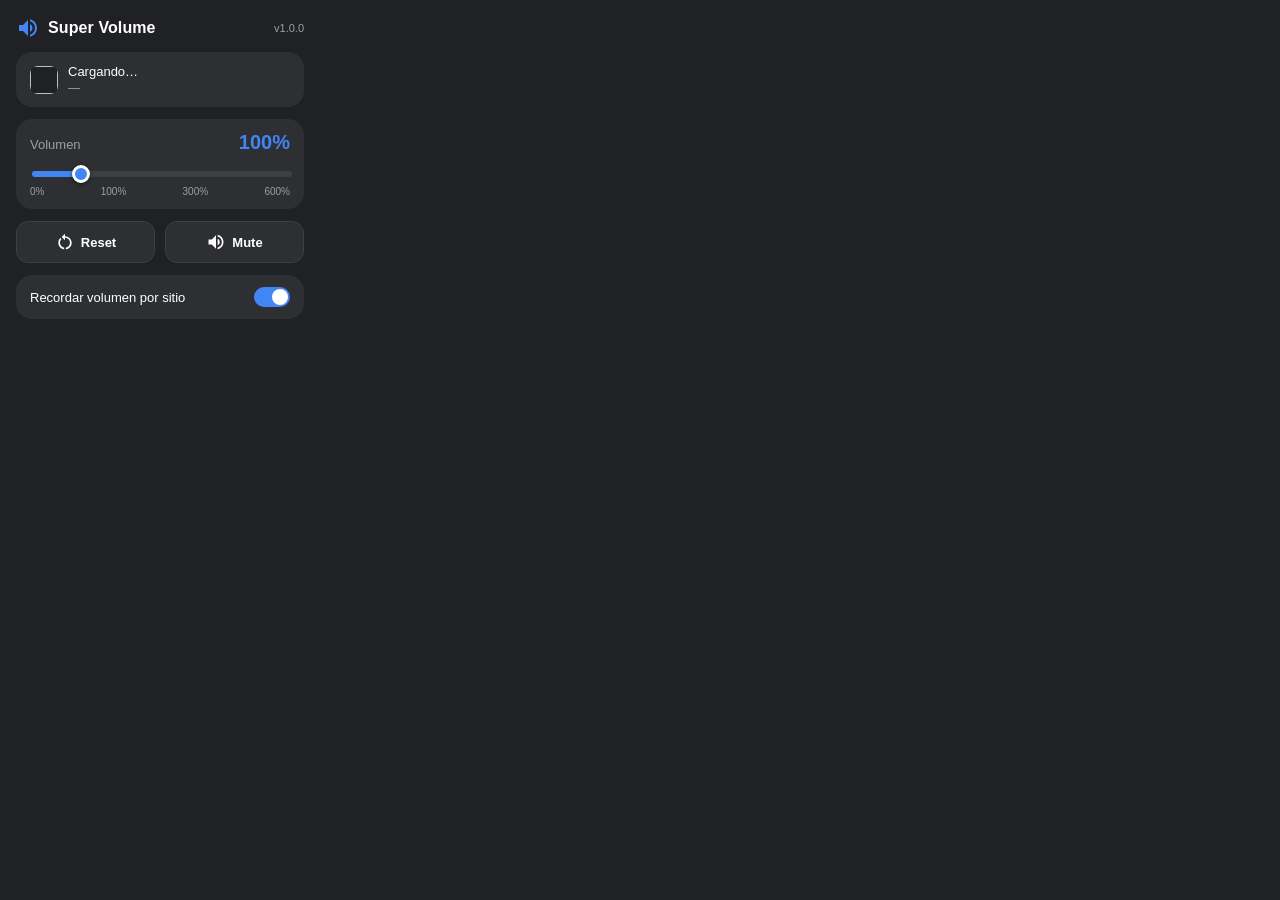
==== popup.html @ 8d33f6cb "update" ====
<!DOCTYPE html>
<html lang="es">
<head>
  <meta charset="UTF-8" />
  <title>Super Volume</title>
  <!-- No se cargan fuentes ni recursos externos: cumple CSP de Manifest V3
       y evita dependencias de red (los iconos van embebidos como SVG). -->
  <link rel="stylesheet" href="popup.css" />
</head>
<body>
  <div class="app">

    <!-- ── Encabezado ─────────────────────────────────────────────── -->
    <header class="app__header">
      <div class="app__brand">
        <span class="icon icon--brand" aria-hidden="true">
          <svg viewBox="0 0 24 24" focusable="false">
            <path d="M3 9v6h4l5 5V4L7 9H3zm13.5 3c0-1.77-.99-3.29-2.5-4.03v8.05c1.51-.73 2.5-2.25 2.5-4.02zM14 3.23v2.06c2.89.86 5 3.54 5 6.71s-2.11 5.85-5 6.71v2.06c4.01-.91 7-4.49 7-8.77s-2.99-7.86-7-8.77z"/>
          </svg>
        </span>
        <h1 class="app__title">Super Volume</h1>
      </div>
      <span class="app__version">v1.0.0</span>
    </header>

    <!-- ── Tarjeta del sitio actual ───────────────────────────────── -->
    <section class="card site-card" id="siteCard">
      <img id="siteFavicon" class="site-card__favicon" alt="" width="28" height="28" />
      <div class="site-card__info">
        <p id="siteTitle" class="site-card__title">Cargando…</p>
        <p id="siteDomain" class="site-card__domain">—</p>
      </div>
      <span id="noMediaBadge" class="badge badge--warning hidden">Sin audio</span>
    </section>

    <!-- ── Tarjeta de volumen ─────────────────────────────────────── -->
    <section class="card volume-card">
      <div class="volume-card__row">
        <label for="volumeSlider" class="volume-card__label">Volumen</label>
        <span id="volumeValue" class="volume-card__value">100%</span>
      </div>

      <input
        type="range"
        id="volumeSlider"
        class="slider"
        min="0"
        max="600"
        step="5"
        value="100"
        aria-label="Nivel de volumen"
      />

      <div class="volume-card__scale" aria-hidden="true">
        <span>0%</span>
        <span>100%</span>
        <span>300%</span>
        <span>600%</span>
      </div>
    </section>

    <!-- ── Botones de acción ──────────────────────────────────────── -->
    <section class="actions">
      <button id="resetBtn" class="btn btn--secondary" type="button">
        <svg viewBox="0 0 24 24" class="icon" focusable="false" aria-hidden="true">
          <path d="M12 5V2L8 6l4 4V7c3.31 0 6 2.69 6 6 0 2.97-2.16 5.44-5 5.92v2.02c3.95-.49 7-3.85 7-7.94 0-4.42-3.58-8-8-8zm-6 8c0-1.65.67-3.15 1.76-4.24L6.34 7.34C4.9 8.79 4 10.79 4 13c0 4.08 3.05 7.44 7 7.93v-2.02c-2.84-.48-5-2.94-5-5.91z"/>
        </svg>
        Reset
      </button>
      <button id="muteBtn" class="btn btn--secondary" type="button" aria-pressed="false">
        <svg viewBox="0 0 24 24" class="icon icon--unmuted" focusable="false" aria-hidden="true">
          <path d="M3 9v6h4l5 5V4L7 9H3zm13.5 3c0-1.77-.99-3.29-2.5-4.03v8.05c1.51-.73 2.5-2.25 2.5-4.02zM14 3.23v2.06c2.89.86 5 3.54 5 6.71s-2.11 5.85-5 6.71v2.06c4.01-.91 7-4.49 7-8.77s-2.99-7.86-7-8.77z"/>
        </svg>
        <svg viewBox="0 0 24 24" class="icon icon--muted hidden" focusable="false" aria-hidden="true">
          <path d="M16.5 12c0-1.77-1.02-3.29-2.5-4.03v2.21l2.45 2.45c.03-.2.05-.41.05-.63zm2.5 0c0 .94-.2 1.82-.54 2.64l1.51 1.51C20.63 14.91 21 13.5 21 12c0-4.28-2.99-7.86-7-8.77v2.06c2.89.86 5 3.54 5 6.71zM4.27 3L3 4.27 7.73 9H3v6h4l5 5v-6.73l4.25 4.25c-.67.52-1.42.93-2.25 1.18v2.06c1.38-.31 2.63-.95 3.69-1.81L19.73 21 21 19.73l-9-9L4.27 3zM12 4L9.91 6.09 12 8.18V4z"/>
        </svg>
        <span id="muteLabel">Mute</span>
      </button>
    </section>

    <!-- ── Ajustes ────────────────────────────────────────────────── -->
    <section class="card settings-card">
      <label class="switch-row" for="rememberToggle">
        <span>Recordar volumen por sitio</span>
        <span class="switch">
          <input type="checkbox" id="rememberToggle" checked />
          <span class="switch__track"><span class="switch__thumb"></span></span>
        </span>
      </label>
    </section>

    <footer class="app__footer">
      <span id="statusMessage" class="app__status"></span>
    </footer>
  </div>

  <script src="popup.js"></script>
</body>
</html>
---- popup.css ----
/**
 * popup.css — Super Volume
 * ─────────────────────────────────────────────────────────────────────────
 * Tema oscuro inspirado en las apps de Google (Chrome, YouTube, Google
 * Home): fondo #202124, tarjetas #2d2f33, acento azul #4285F4, bordes
 * redondeados y transiciones suaves en todos los elementos interactivos.
 */

:root {
  --bg: #202124;
  --card: #2d2f33;
  --card-hover: #34363b;
  --accent: #4285f4;
  --accent-hover: #5b95f5;
  --accent-active: #3367d6;
  --text-primary: #ffffff;
  --text-secondary: #9aa0a6;
  --border: #3c4043;
  --danger: #f28b82;
  --radius-lg: 16px;
  --radius-md: 12px;
  --radius-sm: 8px;
  --transition-fast: 150ms ease;
  --transition-medium: 250ms cubic-bezier(0.4, 0, 0.2, 1);
}

* {
  box-sizing: border-box;
}

body {
  margin: 0;
  width: 320px;
  background: var(--bg);
  color: var(--text-primary);
  font-family: 'Segoe UI', Roboto, -apple-system, BlinkMacSystemFont, Arial, sans-serif;
  font-size: 14px;
  -webkit-font-smoothing: antialiased;
  animation: popup-in var(--transition-medium);
}

@keyframes popup-in {
  from {
    opacity: 0;
    transform: translateY(4px);
  }
  to {
    opacity: 1;
    transform: translateY(0);
  }
}

.app {
  display: flex;
  flex-direction: column;
  gap: 12px;
  padding: 16px;
}

/* ── Encabezado ──────────────────────────────────────────────────────── */

.app__header {
  display: flex;
  align-items: center;
  justify-content: space-between;
}

.app__brand {
  display: flex;
  align-items: center;
  gap: 8px;
}

.app__title {
  margin: 0;
  font-size: 16px;
  font-weight: 600;
  letter-spacing: 0.1px;
}

.app__version {
  font-size: 11px;
  color: var(--text-secondary);
}

.icon {
  width: 20px;
  height: 20px;
  fill: currentColor;
  flex-shrink: 0;
}

.icon--brand {
  width: 24px;
  height: 24px;
  color: var(--accent);
  display: inline-flex;
}
.icon--brand svg {
  width: 100%;
  height: 100%;
}

/* ── Tarjetas genéricas ──────────────────────────────────────────────── */

.card {
  background: var(--card);
  border-radius: var(--radius-lg);
  padding: 12px 14px;
  transition: background var(--transition-fast);
}

/* ── Tarjeta del sitio actual ────────────────────────────────────────── */

.site-card {
  display: flex;
  align-items: center;
  gap: 10px;
}

.site-card__favicon {
  width: 28px;
  height: 28px;
  border-radius: var(--radius-sm);
  background: var(--bg);
  object-fit: cover;
  flex-shrink: 0;
}

.site-card__info {
  min-width: 0;
  flex: 1;
}

.site-card__title {
  margin: 0;
  font-size: 13px;
  font-weight: 500;
  white-space: nowrap;
  overflow: hidden;
  text-overflow: ellipsis;
}

.site-card__domain {
  margin: 2px 0 0;
  font-size: 12px;
  color: var(--text-secondary);
  white-space: nowrap;
  overflow: hidden;
  text-overflow: ellipsis;
}

.badge {
  font-size: 10px;
  font-weight: 600;
  padding: 3px 8px;
  border-radius: 999px;
  white-space: nowrap;
  flex-shrink: 0;
}

.badge--warning {
  background: rgba(242, 139, 130, 0.15);
  color: var(--danger);
}

/* ── Tarjeta de volumen ──────────────────────────────────────────────── */

.volume-card__row {
  display: flex;
  align-items: baseline;
  justify-content: space-between;
  margin-bottom: 10px;
}

.volume-card__label {
  font-size: 13px;
  color: var(--text-secondary);
}

.volume-card__value {
  font-size: 20px;
  font-weight: 700;
  color: var(--accent);
  font-variant-numeric: tabular-nums;
  transition: color var(--transition-fast);
}

.volume-card__value--boosted {
  color: #fbbc04;
}

.volume-card__value--muted {
  color: var(--danger);
}

.volume-card__scale {
  display: flex;
  justify-content: space-between;
  margin-top: 6px;
  font-size: 10px;
  color: var(--text-secondary);
}

/* ── Slider ──────────────────────────────────────────────────────────── */

.slider {
  -webkit-appearance: none;
  appearance: none;
  width: 100%;
  height: 6px;
  border-radius: 999px;
  outline: none;
  cursor: pointer;
  /* El fondo se recalcula desde popup.js con un gradiente que representa
     el porcentaje actual (relleno azul hasta el thumb, gris después). */
  background: linear-gradient(to right, var(--accent) 0%, var(--accent) 16.66%, var(--border) 16.66%);
  transition: background var(--transition-fast);
}

.slider::-webkit-slider-thumb {
  -webkit-appearance: none;
  appearance: none;
  width: 18px;
  height: 18px;
  border-radius: 50%;
  background: var(--accent);
  border: 3px solid var(--text-primary);
  cursor: pointer;
  box-shadow: 0 1px 4px rgba(0, 0, 0, 0.5);
  transition: transform var(--transition-fast), background var(--transition-fast);
}

.slider:hover::-webkit-slider-thumb {
  transform: scale(1.15);
}

.slider:active::-webkit-slider-thumb {
  transform: scale(1.25);
  background: var(--accent-active);
}

.slider::-moz-range-track {
  height: 6px;
  border-radius: 999px;
  background: var(--border);
}

.slider::-moz-range-progress {
  height: 6px;
  border-radius: 999px;
  background: var(--accent);
}

.slider::-moz-range-thumb {
  width: 18px;
  height: 18px;
  border-radius: 50%;
  background: var(--accent);
  border: 3px solid var(--text-primary);
  cursor: pointer;
  transition: transform var(--transition-fast);
}

.slider:hover::-moz-range-thumb {
  transform: scale(1.15);
}

/* ── Botones de acción ───────────────────────────────────────────────── */

.actions {
  display: flex;
  gap: 10px;
}

.btn {
  flex: 1;
  display: inline-flex;
  align-items: center;
  justify-content: center;
  gap: 6px;
  padding: 10px 12px;
  border: none;
  border-radius: var(--radius-md);
  font-size: 13px;
  font-weight: 600;
  font-family: inherit;
  color: var(--text-primary);
  cursor: pointer;
  transition: background var(--transition-fast), transform var(--transition-fast), box-shadow var(--transition-fast);
}

.btn--secondary {
  background: var(--card);
  border: 1px solid var(--border);
}

.btn--secondary:hover {
  background: var(--card-hover);
  border-color: var(--accent);
}

.btn:active {
  transform: scale(0.96);
}

.btn[aria-pressed="true"] {
  background: rgba(242, 139, 130, 0.15);
  border-color: var(--danger);
  color: var(--danger);
}

.btn[aria-pressed="true"] .icon {
  color: var(--danger);
}

/* ── Ajustes / interruptor ───────────────────────────────────────────── */

.switch-row {
  display: flex;
  align-items: center;
  justify-content: space-between;
  cursor: pointer;
  font-size: 13px;
}

.switch {
  position: relative;
  display: inline-block;
  width: 36px;
  height: 20px;
  flex-shrink: 0;
}

.switch input {
  position: absolute;
  opacity: 0;
  width: 100%;
  height: 100%;
  margin: 0;
  cursor: pointer;
}

.switch__track {
  position: absolute;
  inset: 0;
  background: var(--border);
  border-radius: 999px;
  transition: background var(--transition-medium);
}

.switch__thumb {
  position: absolute;
  top: 2px;
  left: 2px;
  width: 16px;
  height: 16px;
  border-radius: 50%;
  background: var(--text-primary);
  transition: transform var(--transition-medium);
}

.switch input:checked ~ .switch__track {
  background: var(--accent);
}

.switch input:checked ~ .switch__track .switch__thumb {
  transform: translateX(16px);
}

.switch input:focus-visible ~ .switch__track {
  outline: 2px solid var(--accent-hover);
  outline-offset: 2px;
}

/* ── Pie de página ───────────────────────────────────────────────────── */

.app__footer {
  min-height: 14px;
  text-align: center;
}

.app__status {
  font-size: 11px;
  color: var(--text-secondary);
  transition: opacity var(--transition-fast);
}

/* ── Utilidades ──────────────────────────────────────────────────────── */

.hidden {
  display: none !important;
}

.card--disabled {
  opacity: 0.5;
  pointer-events: none;
}
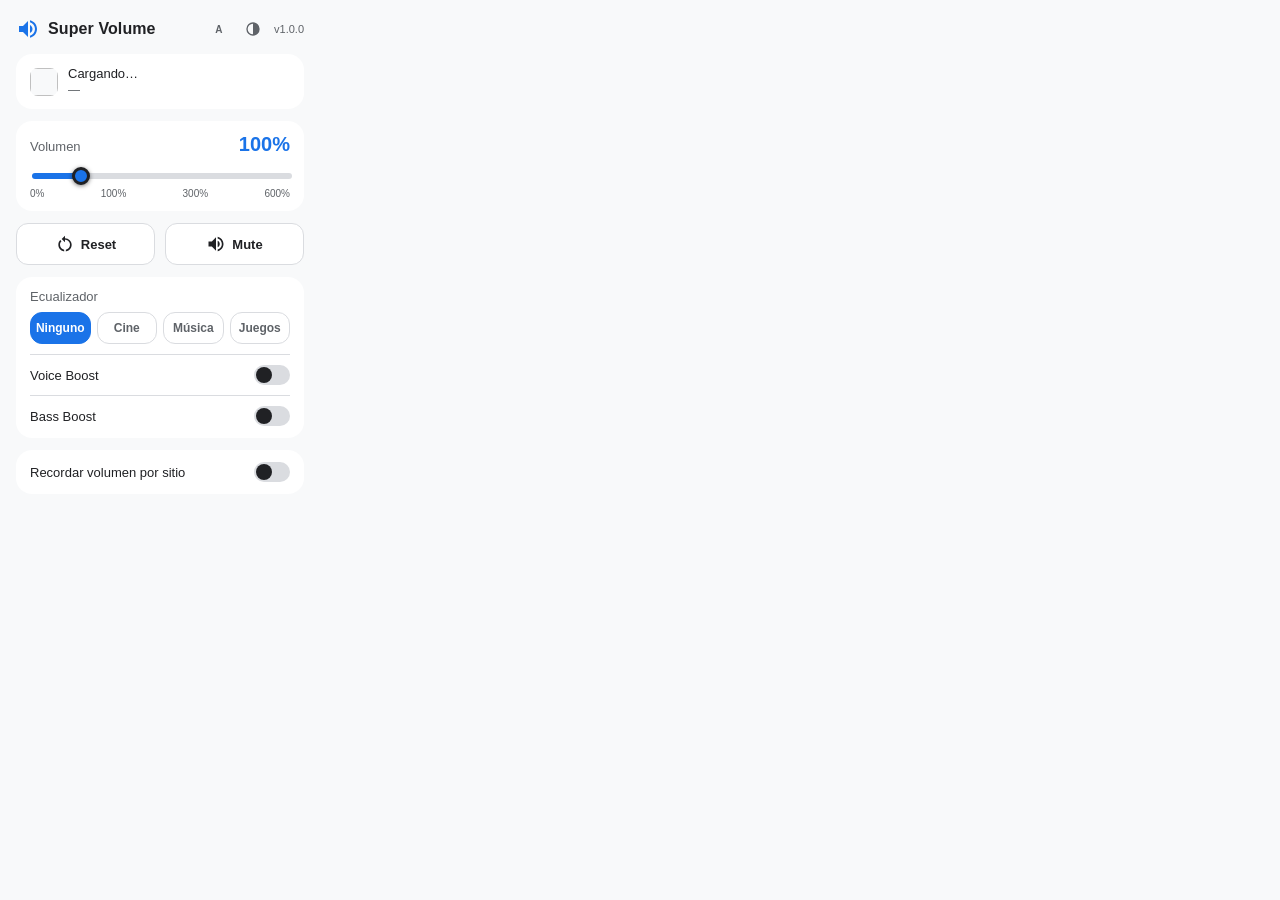
==== commit 093261ce: "pro" ====
--- a/popup.html
+++ b/popup.html
@@ -20,7 +20,23 @@
         </span>
         <h1 class="app__title">Super Volume</h1>
       </div>
-      <span class="app__version">v1.0.0</span>
+      <div class="app__header-actions">
+        <button id="langToggle" class="icon-btn icon-btn--text" type="button">
+          <span class="lang-toggle-label">A</span>
+        </button>
+        <button id="themeToggle" class="icon-btn" type="button">
+          <svg viewBox="0 0 24 24" class="icon icon--theme-auto" focusable="false" aria-hidden="true">
+            <path d="M12 2a10 10 0 100 20 10 10 0 000-20zm0 2v16a8 8 0 010-16z"/>
+          </svg>
+          <svg viewBox="0 0 24 24" class="icon icon--theme-light hidden" focusable="false" aria-hidden="true">
+            <path d="M12 7a5 5 0 100 10 5 5 0 000-10zM2 13h2v-2H2v2zm18 0h2v-2h-2v2zm-9-9h2V2h-2v2zm0 18h2v-2h-2v2zM4.22 5.64l1.42 1.42 1.41-1.41-1.42-1.42-1.41 1.41zm14.14 14.14l1.41-1.41-1.42-1.42-1.41 1.42 1.42 1.41zM4.22 18.36l1.41 1.41 1.42-1.41-1.42-1.42-1.41 1.42zM19.78 5.64l-1.41-1.41-1.42 1.41 1.42 1.42 1.41-1.42z"/>
+          </svg>
+          <svg viewBox="0 0 24 24" class="icon icon--theme-dark hidden" focusable="false" aria-hidden="true">
+            <path d="M12.3 3a9 9 0 109.4 12.9A9 9 0 0112.3 3z"/>
+          </svg>
+        </button>
+        <span class="app__version">v1.0.0</span>
+      </div>
     </header>
 
     <!-- ── Tarjeta del sitio actual ───────────────────────────────── -->
@@ -36,7 +52,7 @@
     <!-- ── Tarjeta de volumen ─────────────────────────────────────── -->
     <section class="card volume-card">
       <div class="volume-card__row">
-        <label for="volumeSlider" class="volume-card__label">Volumen</label>
+        <label for="volumeSlider" class="volume-card__label" data-i18n="volumeLabel">Volumen</label>
         <span id="volumeValue" class="volume-card__value">100%</span>
       </div>
 
@@ -49,6 +65,7 @@
         step="5"
         value="100"
         aria-label="Nivel de volumen"
+        data-i18n-aria-label="volumeSliderAria"
       />
 
       <div class="volume-card__scale" aria-hidden="true">
@@ -65,7 +82,7 @@
         <svg viewBox="0 0 24 24" class="icon" focusable="false" aria-hidden="true">
           <path d="M12 5V2L8 6l4 4V7c3.31 0 6 2.69 6 6 0 2.97-2.16 5.44-5 5.92v2.02c3.95-.49 7-3.85 7-7.94 0-4.42-3.58-8-8-8zm-6 8c0-1.65.67-3.15 1.76-4.24L6.34 7.34C4.9 8.79 4 10.79 4 13c0 4.08 3.05 7.44 7 7.93v-2.02c-2.84-.48-5-2.94-5-5.91z"/>
         </svg>
-        Reset
+        <span data-i18n="btnReset">Reset</span>
       </button>
       <button id="muteBtn" class="btn btn--secondary" type="button" aria-pressed="false">
         <svg viewBox="0 0 24 24" class="icon icon--unmuted" focusable="false" aria-hidden="true">
@@ -74,16 +91,41 @@
         <svg viewBox="0 0 24 24" class="icon icon--muted hidden" focusable="false" aria-hidden="true">
           <path d="M16.5 12c0-1.77-1.02-3.29-2.5-4.03v2.21l2.45 2.45c.03-.2.05-.41.05-.63zm2.5 0c0 .94-.2 1.82-.54 2.64l1.51 1.51C20.63 14.91 21 13.5 21 12c0-4.28-2.99-7.86-7-8.77v2.06c2.89.86 5 3.54 5 6.71zM4.27 3L3 4.27 7.73 9H3v6h4l5 5v-6.73l4.25 4.25c-.67.52-1.42.93-2.25 1.18v2.06c1.38-.31 2.63-.95 3.69-1.81L19.73 21 21 19.73l-9-9L4.27 3zM12 4L9.91 6.09 12 8.18V4z"/>
         </svg>
-        <span id="muteLabel">Mute</span>
+        <span id="muteLabel" data-i18n="btnMute">Mute</span>
       </button>
+    </section>
+
+    <!-- ── Ecualizador ────────────────────────────────────────────── -->
+    <section class="card eq-card">
+      <p class="eq-card__label" data-i18n="eqCardLabel">Ecualizador</p>
+      <div class="eq-presets" role="group" aria-label="Preset de ecualizador" data-i18n-aria-label="eqGroupAria">
+        <button class="eq-preset" type="button" data-preset="none" aria-pressed="true" data-i18n="eqPresetNone">Ninguno</button>
+        <button class="eq-preset" type="button" data-preset="cine" aria-pressed="false" data-i18n="eqPresetCine">Cine</button>
+        <button class="eq-preset" type="button" data-preset="musica" aria-pressed="false" data-i18n="eqPresetMusica">Música</button>
+        <button class="eq-preset" type="button" data-preset="juegos" aria-pressed="false" data-i18n="eqPresetJuegos">Juegos</button>
+      </div>
+      <label class="switch-row eq-card__boost-row" for="voiceBoostToggle">
+        <span data-i18n="voiceBoostLabel">Voice Boost</span>
+        <span class="switch">
+          <input type="checkbox" id="voiceBoostToggle" />
+          <span class="switch__track"><span class="switch__thumb"></span></span>
+        </span>
+      </label>
+      <label class="switch-row" for="bassBoostToggle">
+        <span data-i18n="bassBoostLabel">Bass Boost</span>
+        <span class="switch">
+          <input type="checkbox" id="bassBoostToggle" />
+          <span class="switch__track"><span class="switch__thumb"></span></span>
+        </span>
+      </label>
     </section>
 
     <!-- ── Ajustes ────────────────────────────────────────────────── -->
     <section class="card settings-card">
       <label class="switch-row" for="rememberToggle">
-        <span>Recordar volumen por sitio</span>
+        <span data-i18n="rememberLabel">Recordar volumen por sitio</span>
         <span class="switch">
-          <input type="checkbox" id="rememberToggle" checked />
+          <input type="checkbox" id="rememberToggle" />
           <span class="switch__track"><span class="switch__thumb"></span></span>
         </span>
       </label>
--- a/popup.css
+++ b/popup.css
@@ -1,9 +1,10 @@
 /**
  * popup.css — Super Volume
  * ─────────────────────────────────────────────────────────────────────────
- * Tema oscuro inspirado en las apps de Google (Chrome, YouTube, Google
- * Home): fondo #202124, tarjetas #2d2f33, acento azul #4285F4, bordes
- * redondeados y transiciones suaves en todos los elementos interactivos.
+ * Tema inspirado en las apps de Google (Chrome, YouTube, Google Home), con
+ * soporte para modo claro y oscuro. Por defecto sigue la preferencia del
+ * sistema (prefers-color-scheme); el usuario puede forzarlo con
+ * [data-theme="light"|"dark"] en <html> (ver popup.js).
  */
 
 :root {
@@ -17,11 +18,46 @@
   --text-secondary: #9aa0a6;
   --border: #3c4043;
   --danger: #f28b82;
+  --danger-soft: rgba(242, 139, 130, 0.15);
   --radius-lg: 16px;
   --radius-md: 12px;
   --radius-sm: 8px;
   --transition-fast: 150ms ease;
   --transition-medium: 250ms cubic-bezier(0.4, 0, 0.2, 1);
+}
+
+:root[data-theme='light'] {
+  --bg: #f8f9fa;
+  --card: #ffffff;
+  --card-hover: #f1f3f4;
+  --accent: #1a73e8;
+  --accent-hover: #4285f4;
+  --accent-active: #185abc;
+  --text-primary: #202124;
+  --text-secondary: #5f6368;
+  --border: #dadce0;
+  --danger: #d93025;
+  --danger-soft: rgba(217, 48, 37, 0.1);
+}
+
+@media (prefers-color-scheme: light) {
+  :root:not([data-theme]) {
+    --bg: #f8f9fa;
+    --card: #ffffff;
+    --card-hover: #f1f3f4;
+    --accent: #1a73e8;
+    --accent-hover: #4285f4;
+    --accent-active: #185abc;
+    --text-primary: #202124;
+    --text-secondary: #5f6368;
+    --border: #dadce0;
+    --danger: #d93025;
+    --danger-soft: rgba(217, 48, 37, 0.1);
+  }
+}
+
+body {
+  transition: background var(--transition-medium), color var(--transition-medium);
 }
 
 * {
@@ -78,9 +114,47 @@
   letter-spacing: 0.1px;
 }
 
+.app__header-actions {
+  display: flex;
+  align-items: center;
+  gap: 8px;
+}
+
 .app__version {
   font-size: 11px;
   color: var(--text-secondary);
+}
+
+.icon-btn {
+  display: inline-flex;
+  align-items: center;
+  justify-content: center;
+  width: 26px;
+  height: 26px;
+  padding: 0;
+  border: none;
+  border-radius: 50%;
+  background: transparent;
+  color: var(--text-secondary);
+  cursor: pointer;
+  transition: background var(--transition-fast), color var(--transition-fast);
+}
+
+.icon-btn .icon {
+  width: 16px;
+  height: 16px;
+}
+
+.icon-btn:hover {
+  background: var(--card-hover);
+  color: var(--text-primary);
+}
+
+.icon-btn--text {
+  font-family: inherit;
+  font-size: 10px;
+  font-weight: 700;
+  letter-spacing: 0.2px;
 }
 
 .icon {
@@ -160,7 +234,7 @@
 }
 
 .badge--warning {
-  background: rgba(242, 139, 130, 0.15);
+  background: var(--danger-soft);
   color: var(--danger);
 }
 
@@ -305,7 +379,7 @@
 }
 
 .btn[aria-pressed="true"] {
-  background: rgba(242, 139, 130, 0.15);
+  background: var(--danger-soft);
   border-color: var(--danger);
   color: var(--danger);
 }
@@ -314,6 +388,50 @@
   color: var(--danger);
 }
 
+/* ── Ecualizador ─────────────────────────────────────────────────────── */
+
+.eq-card__label {
+  margin: 0 0 8px;
+  font-size: 13px;
+  color: var(--text-secondary);
+}
+
+.eq-presets {
+  display: flex;
+  gap: 6px;
+}
+
+.eq-preset {
+  flex: 1;
+  padding: 8px 4px;
+  border: 1px solid var(--border);
+  border-radius: var(--radius-md);
+  background: transparent;
+  color: var(--text-secondary);
+  font-size: 12px;
+  font-weight: 600;
+  font-family: inherit;
+  cursor: pointer;
+  transition: background var(--transition-fast), color var(--transition-fast), border-color var(--transition-fast);
+}
+
+.eq-preset:hover {
+  background: var(--card-hover);
+  color: var(--text-primary);
+}
+
+.eq-preset[aria-pressed='true'] {
+  background: var(--accent);
+  border-color: var(--accent);
+  color: #ffffff;
+}
+
+.eq-card__boost-row {
+  margin-top: 10px;
+  padding-top: 10px;
+  border-top: 1px solid var(--border);
+}
+
 /* ── Ajustes / interruptor ───────────────────────────────────────────── */
 
 .switch-row {
@@ -322,6 +440,12 @@
   justify-content: space-between;
   cursor: pointer;
   font-size: 13px;
+}
+
+.switch-row + .switch-row {
+  margin-top: 10px;
+  padding-top: 10px;
+  border-top: 1px solid var(--border);
 }
 
 .switch {
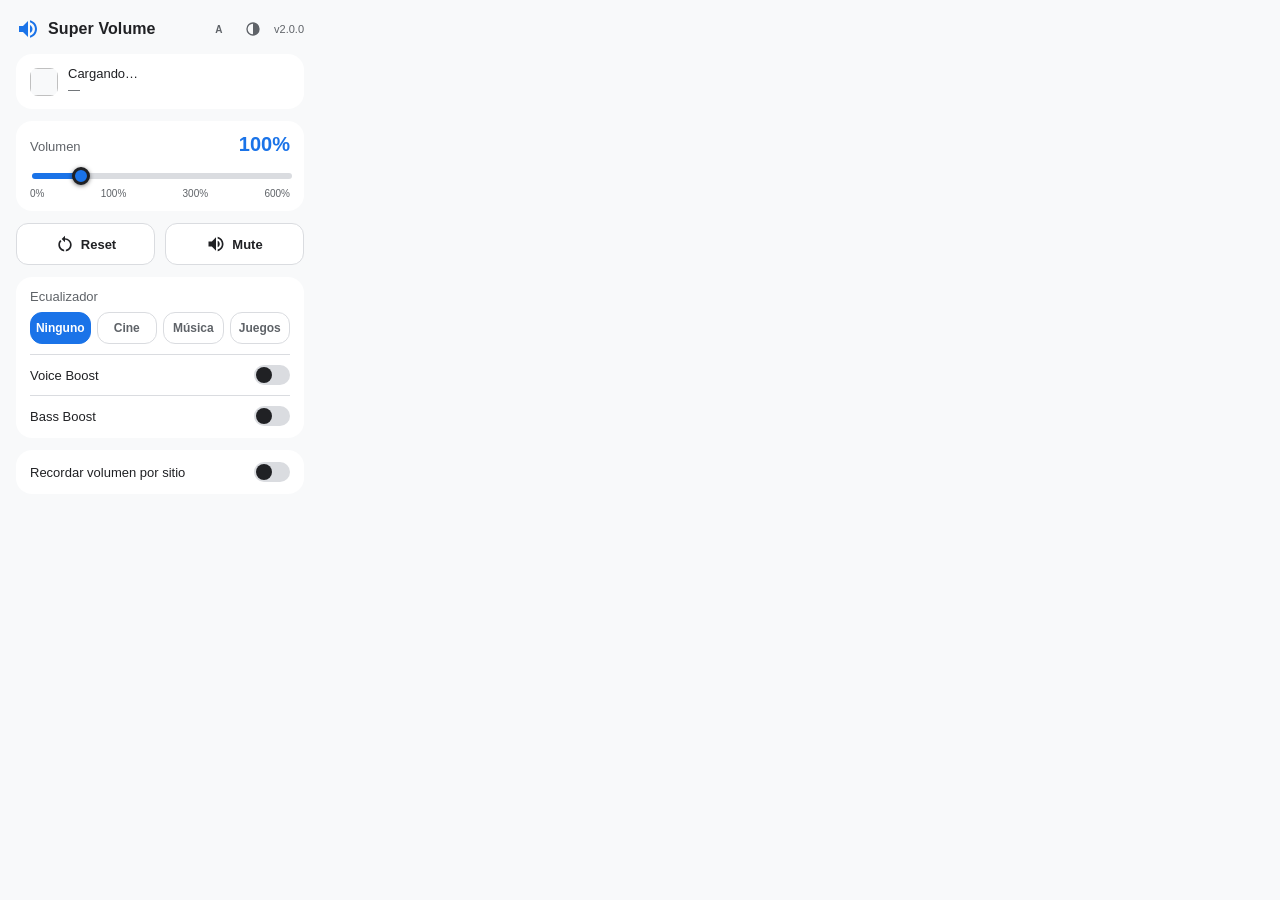
==== commit c7cfe8ec: "Prepare v2.0.0 for Chrome Web Store submission - Bump manifest version to 2.0.0 (theme, equalizer, V" ====
--- a/popup.html
+++ b/popup.html
@@ -35,7 +35,7 @@
             <path d="M12.3 3a9 9 0 109.4 12.9A9 9 0 0112.3 3z"/>
           </svg>
         </button>
-        <span class="app__version">v1.0.0</span>
+        <span class="app__version">v2.0.0</span>
       </div>
     </header>
 
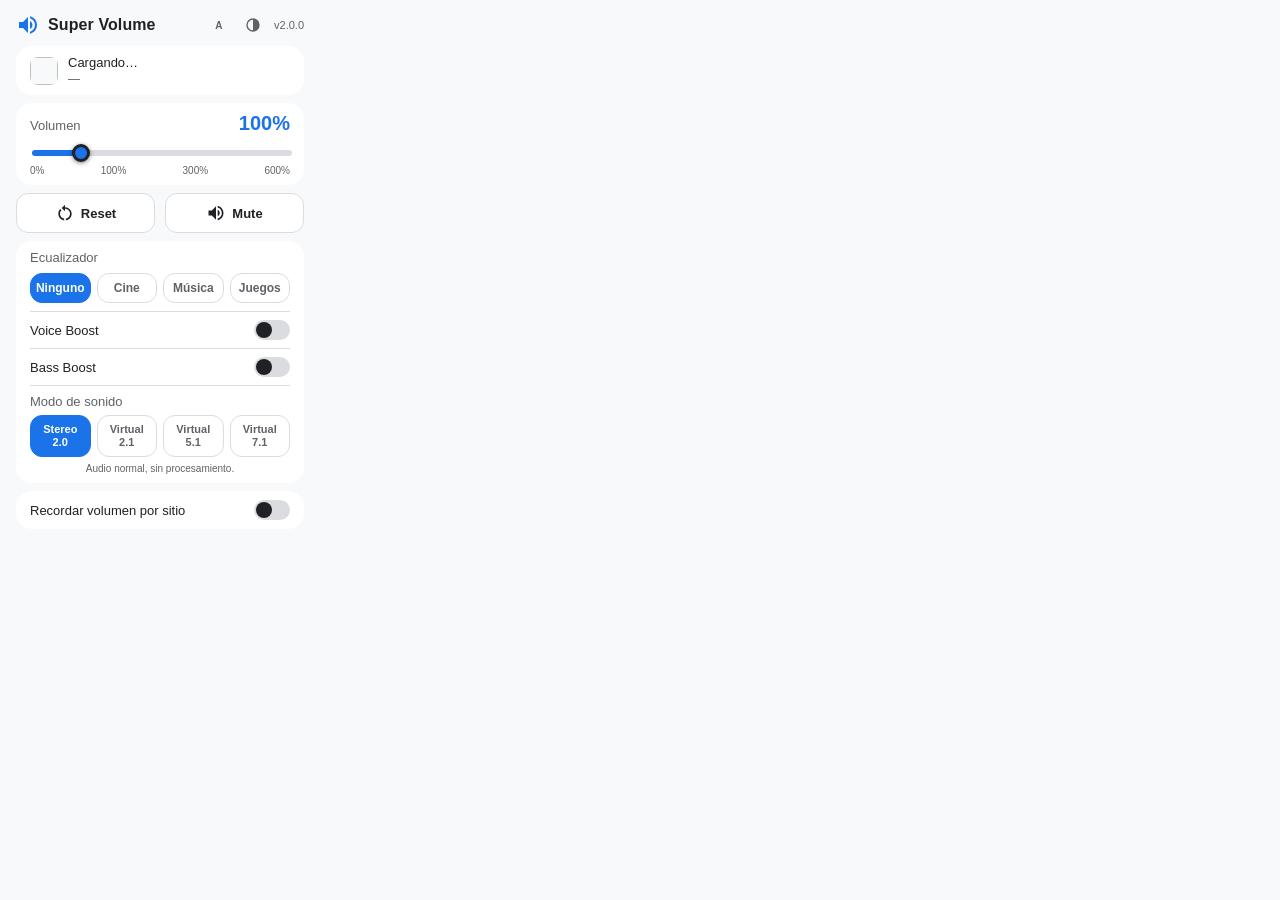
==== commit db065286: "working" ====
--- a/popup.html
+++ b/popup.html
@@ -118,6 +118,36 @@
           <span class="switch__track"><span class="switch__thumb"></span></span>
         </span>
       </label>
+
+      <!-- ── Modo de sonido (integrado en la misma tarjeta) ─────────── -->
+      <div class="surround-section">
+        <p class="surround-card__label" data-i18n="surroundCardLabel">Modo de sonido</p>
+        <div class="surround-modes" role="group" aria-label="Modo de sonido" data-i18n-aria-label="surroundGroupAria">
+          <button class="surround-mode" type="button" data-mode="stereo" aria-pressed="true" data-i18n="surroundModeStereo">Stereo 2.0</button>
+          <button class="surround-mode" type="button" data-mode="virtual21" aria-pressed="false" data-i18n="surroundModeVirtual21">Virtual 2.1</button>
+          <button class="surround-mode" type="button" data-mode="virtual51" aria-pressed="false" data-i18n="surroundModeVirtual51">Virtual 5.1</button>
+          <button class="surround-mode" type="button" data-mode="virtual71" aria-pressed="false" data-i18n="surroundModeVirtual71">Virtual 7.1</button>
+        </div>
+        <p class="surround-card__desc" id="surroundModeDesc">Audio normal, sin procesamiento.</p>
+
+        <div class="surround-card__intensity-row hidden" id="surroundIntensityRow">
+          <div class="surround-card__intensity-header">
+            <label for="surroundIntensitySlider" data-i18n="surroundIntensityLabel">Intensidad</label>
+            <span id="surroundIntensityValue">60%</span>
+          </div>
+          <input
+            type="range"
+            id="surroundIntensitySlider"
+            class="slider slider--compact"
+            min="0"
+            max="100"
+            step="5"
+            value="60"
+            aria-label="Intensidad del modo Virtual 7.1"
+            data-i18n-aria-label="surroundIntensityAria"
+          />
+        </div>
+      </div>
     </section>
 
     <!-- ── Ajustes ────────────────────────────────────────────────── -->
--- a/popup.css
+++ b/popup.css
@@ -89,8 +89,8 @@
 .app {
   display: flex;
   flex-direction: column;
-  gap: 12px;
-  padding: 16px;
+  gap: 8px;
+  padding: 12px 16px;
 }
 
 /* ── Encabezado ──────────────────────────────────────────────────────── */
@@ -180,7 +180,7 @@
 .card {
   background: var(--card);
   border-radius: var(--radius-lg);
-  padding: 12px 14px;
+  padding: 9px 14px;
   transition: background var(--transition-fast);
 }
 
@@ -244,7 +244,7 @@
   display: flex;
   align-items: baseline;
   justify-content: space-between;
-  margin-bottom: 10px;
+  margin-bottom: 8px;
 }
 
 .volume-card__label {
@@ -353,7 +353,7 @@
   align-items: center;
   justify-content: center;
   gap: 6px;
-  padding: 10px 12px;
+  padding: 9px 12px;
   border: none;
   border-radius: var(--radius-md);
   font-size: 13px;
@@ -403,7 +403,7 @@
 
 .eq-preset {
   flex: 1;
-  padding: 8px 4px;
+  padding: 7px 4px;
   border: 1px solid var(--border);
   border-radius: var(--radius-md);
   background: transparent;
@@ -427,9 +427,99 @@
 }
 
 .eq-card__boost-row {
-  margin-top: 10px;
-  padding-top: 10px;
+  margin-top: 8px;
+  padding-top: 8px;
   border-top: 1px solid var(--border);
+}
+
+/* ── Modo de sonido (sub-sección dentro de la tarjeta del ecualizador) ── */
+
+.surround-section {
+  margin-top: 8px;
+  padding-top: 8px;
+  border-top: 1px solid var(--border);
+}
+
+.surround-card__label {
+  margin: 0 0 6px;
+  font-size: 13px;
+  color: var(--text-secondary);
+}
+
+.surround-modes {
+  display: flex;
+  gap: 6px;
+}
+
+.surround-mode {
+  flex: 1;
+  padding: 7px 4px;
+  border: 1px solid var(--border);
+  border-radius: var(--radius-md);
+  background: transparent;
+  color: var(--text-secondary);
+  font-size: 11px;
+  font-weight: 600;
+  font-family: inherit;
+  line-height: 1.2;
+  text-align: center;
+  cursor: pointer;
+  transition: background var(--transition-fast), color var(--transition-fast), border-color var(--transition-fast);
+}
+
+.surround-mode:hover {
+  background: var(--card-hover);
+  color: var(--text-primary);
+}
+
+.surround-mode[aria-pressed='true'] {
+  background: var(--accent);
+  border-color: var(--accent);
+  color: #ffffff;
+}
+
+.surround-card__desc {
+  margin: 6px 0 0;
+  font-size: 10px;
+  color: var(--text-secondary);
+  text-align: center;
+}
+
+.surround-card__intensity-row {
+  margin-top: 8px;
+  padding-top: 8px;
+  border-top: 1px solid var(--border);
+}
+
+.surround-card__intensity-header {
+  display: flex;
+  align-items: baseline;
+  justify-content: space-between;
+  margin-bottom: 6px;
+  font-size: 12px;
+  color: var(--text-secondary);
+}
+
+.surround-card__intensity-header span:last-child {
+  font-weight: 700;
+  color: var(--accent);
+  font-variant-numeric: tabular-nums;
+}
+
+.slider--compact {
+  height: 5px;
+}
+
+.slider--compact::-webkit-slider-thumb {
+  width: 14px;
+  height: 14px;
+  border-width: 2px;
+}
+
+.slider--compact::-moz-range-thumb {
+  width: 14px;
+  height: 14px;
+  border-width: 2px;
 }
 
 /* ── Ajustes / interruptor ───────────────────────────────────────────── */
@@ -443,8 +533,8 @@
 }
 
 .switch-row + .switch-row {
-  margin-top: 10px;
-  padding-top: 10px;
+  margin-top: 8px;
+  padding-top: 8px;
   border-top: 1px solid var(--border);
 }
 
